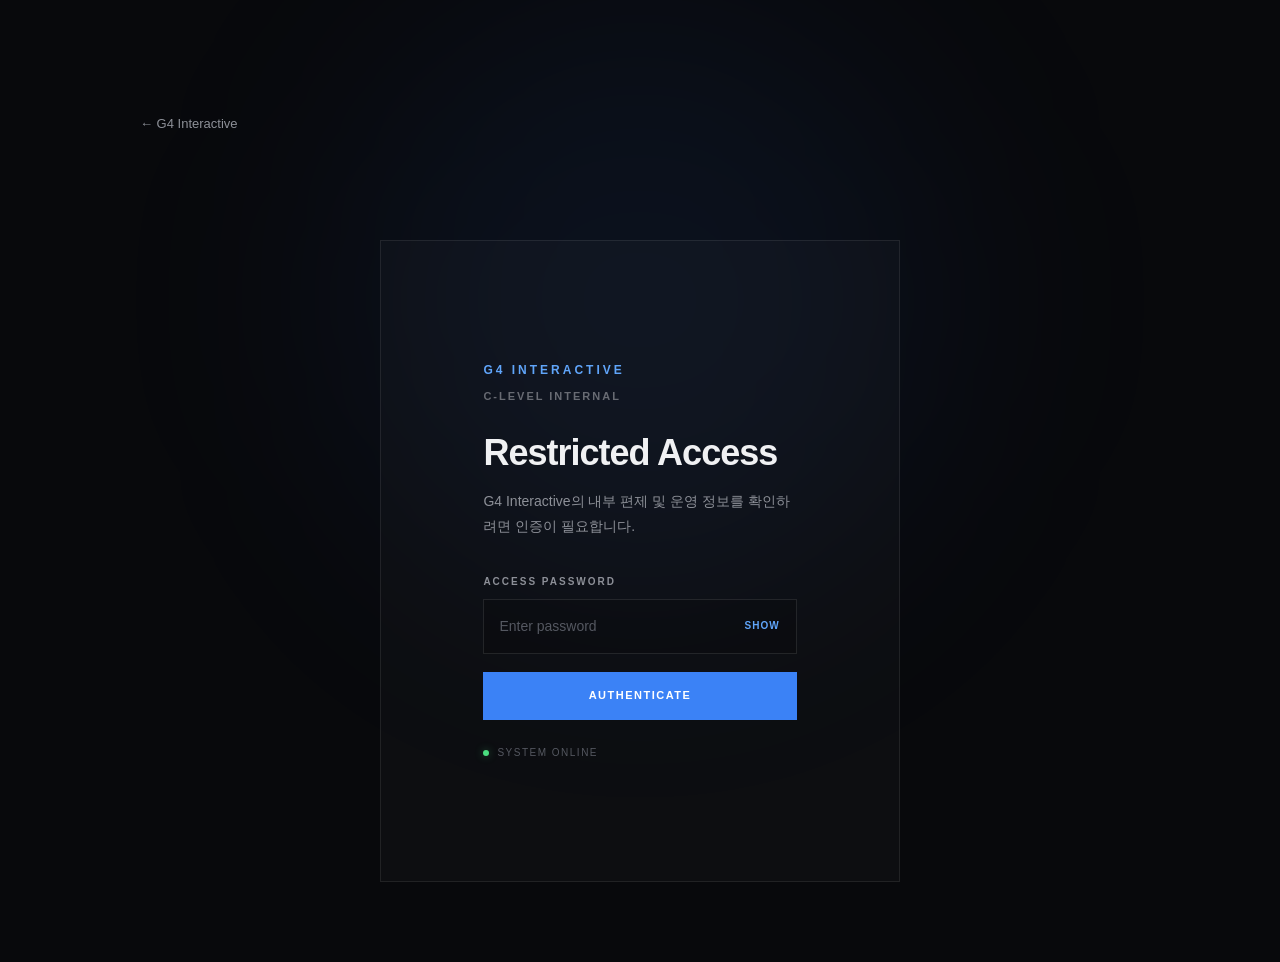
==== c-level/index.html @ b163e451 "Update favicon link in index.html" ====
<!DOCTYPE html>
<html lang="ko">

<head>

    <meta charset="UTF-8">

    <meta
        name="viewport"
        content="width=device-width, initial-scale=1.0"
    >

    <meta
        name="theme-color"
        content="#08090c"
    >

    <title>C-Level | G4 Interactive</title>

    <link
        rel="icon"
        type="image/svg+xml"
        href="../assets/logo/favicon.svg"
    >

    <link
        rel="stylesheet"
        href="../css/style.css"
    >

    <link
        rel="stylesheet"
        href="../css/clevel.css"
    >

</head>


<body class="clevel-page">


    <!-- =========================================
         BACKGROUND
    ========================================== -->

    <div class="clevel-background">

        <div class="clevel-glow"></div>

    </div>



    <!-- =========================================
         ACCESS SCREEN
    ========================================== -->

    <main
        class="clevel-container"
        id="accessScreen"
    >

        <a
            href="../index.html"
            class="clevel-back"
        >
            ← G4 Interactive
        </a>


        <section class="access-card">


            <div class="access-brand">
                G4 INTERACTIVE
            </div>


            <div class="access-label">
                C-LEVEL INTERNAL
            </div>


            <h1>
                Restricted Access
            </h1>


            <p class="access-description">

                G4 Interactive의 내부 편제 및 운영 정보를
                확인하려면 인증이 필요합니다.

            </p>



            <form id="accessForm">


                <label for="password">
                    ACCESS PASSWORD
                </label>


                <div class="password-wrapper">


                    <input
                        type="password"
                        id="password"
                        placeholder="Enter password"
                        autocomplete="off"
                        required
                    >


                    <button
                        type="button"
                        id="togglePassword"
                        aria-label="비밀번호 표시"
                    >
                        SHOW
                    </button>


                </div>



                <p
                    class="access-error"
                    id="accessError"
                >
                    접근 권한이 없습니다.
                </p>



                <button
                    type="submit"
                    class="access-button"
                >
                    AUTHENTICATE
                </button>


            </form>



            <div class="access-status">

                <span class="status-dot"></span>

                SYSTEM ONLINE

            </div>


        </section>


    </main>



    <!-- =========================================
         C-LEVEL INTERNAL SCREEN
    ========================================== -->

    <main
        class="internal-container hidden"
        id="internalScreen"
    >


        <!-- HEADER -->

        <header class="internal-header">


            <div>

                <div class="internal-label">
                    G4 INTERACTIVE
                </div>


                <h1>
                    C-Level
                </h1>


                <p class="internal-subtitle">
                    Executive Organization & Internal Structure
                </p>

            </div>



            <button
                class="logout-button"
                id="logoutButton"
            >
                LOG OUT
            </button>


        </header>



        <!-- STATUS / INTRO -->

        <section class="internal-welcome">


            <div class="authenticated-status">

                <span class="status-dot"></span>

                AUTHENTICATED

            </div>


            <h2>
                G4 Interactive 편제
            </h2>


            <p>
                G4 Interactive의 최고운영진, 부서장 및
                특수 직책을 관리하는 내부 편제입니다.
            </p>


        </section>



        <!-- =====================================
             01. EXECUTIVE TEAM
        ====================================== -->

        <section class="organization-section">


            <div class="organization-heading">


                <div class="organization-heading-left">


                    <span class="organization-number">
                        01
                    </span>


                    <div>

                        <div class="organization-label">
                            EXECUTIVE TEAM
                        </div>


                        <h2>
                            최고운영진
                        </h2>

                    </div>


                </div>


                <span class="organization-count">
                    06 POSITIONS
                </span>


            </div>



            <div class="executive-grid">


                <!-- CEO -->

                <article
                    class="executive-card executive-primary"
                >

                    <div class="executive-top">

                        <span class="executive-role">
                            CEO
                        </span>

                        <span class="member-status assigned">
                            ASSIGNED
                        </span>

                    </div>


                    <h3>
                        대표
                    </h3>


                    <p class="executive-title">
                        Chief Executive Officer
                    </p>


                    <div class="member-line"></div>


                    <p class="member-label">
                        MEMBER
                    </p>


                    <p class="member-value">
                        배정됨
                    </p>

                </article>



                <!-- COO -->

                <article class="executive-card">

                    <div class="executive-top">

                        <span class="executive-role">
                            COO
                        </span>

                        <span class="member-status assigned">
                            ASSIGNED
                        </span>

                    </div>


                    <h3>
                        최고운영책임자
                    </h3>


                    <p class="executive-title">
                        Chief Operating Officer
                    </p>


                    <div class="member-line"></div>


                    <p class="member-label">
                        MEMBER
                    </p>


                    <p class="member-value">
                        배정됨
                    </p>

                </article>



                <!-- CTO -->

                <article class="executive-card">

                    <div class="executive-top">

                        <span class="executive-role">
                            CTO
                        </span>

                        <span class="member-status assigned">
                            ASSIGNED
                        </span>

                    </div>


                    <h3>
                        최고기술책임자
                    </h3>


                    <p class="executive-title">
                        Chief Technology Officer
                    </p>


                    <div class="member-line"></div>


                    <p class="member-label">
                        MEMBER
                    </p>


                    <p class="member-value">
                        배정됨
                    </p>

                </article>



                <!-- CSO -->

                <article class="executive-card">

                    <div class="executive-top">

                        <span class="executive-role">
                            CSO
                        </span>

                        <span class="member-status assigned">
                            ASSIGNED
                        </span>

                    </div>


                    <h3>
                        최고보안책임자
                    </h3>


                    <p class="executive-title">
                        Chief Security Officer
                    </p>


                    <div class="member-line"></div>


                    <p class="member-label">
                        MEMBER
                    </p>


                    <p class="member-value">
                        배정됨
                    </p>

                </article>



                <!-- CPO -->

                <article class="executive-card">

                    <div class="executive-top">

                        <span class="executive-role">
                            CPO
                        </span>

                        <span class="member-status assigned">
                            ASSIGNED
                        </span>

                    </div>


                    <h3>
                        최고기획책임자
                    </h3>


                    <p class="executive-title">
                        Chief Planning Officer
                    </p>


                    <div class="member-line"></div>


                    <p class="member-label">
                        MEMBER
                    </p>


                    <p class="member-value">
                        배정됨
                    </p>

                </article>



                <!-- CFO -->

                <article class="executive-card">

                    <div class="executive-top">

                        <span class="executive-role">
                            CFO
                        </span>

                        <span class="member-status assigned">
                            ASSIGNED
                        </span>

                    </div>


                    <h3>
                        최고재무책임자
                    </h3>


                    <p class="executive-title">
                        Chief Financial Officer
                    </p>


                    <div class="member-line"></div>


                    <p class="member-label">
                        MEMBER
                    </p>


                    <p class="member-value">
                        배정됨
                    </p>

                </article>


            </div>


        </section>



        <!-- =====================================
             02. DEPARTMENT MANAGER
        ====================================== -->

        <section class="organization-section">


            <div class="organization-heading">


                <div class="organization-heading-left">


                    <span class="organization-number">
                        02
                    </span>


                    <div>

                        <div class="organization-label">
                            DEPARTMENT MANAGER
                        </div>


                        <h2>
                            부서장
                        </h2>

                    </div>


                </div>


                <span class="organization-count">
                    05 POSITIONS
                </span>


            </div>



            <div class="manager-list">


                <!-- SERVER -->

                <article class="manager-row">


                    <div class="manager-number">
                        01
                    </div>


                    <div class="manager-info">

                        <h3>
                            서버 관리과장
                        </h3>

                        <p>
                            Server Management Department Manager
                        </p>

                    </div>


                    <div class="manager-status assigned">
                        ASSIGNED
                    </div>


                </article>



                <!-- OPERATIONS -->

                <article class="manager-row">


                    <div class="manager-number">
                        02
                    </div>


                    <div class="manager-info">

                        <h3>
                            운영과장
                        </h3>

                        <p>
                            Operations Department Manager
                        </p>

                    </div>


                    <div class="manager-status assigned">
                        ASSIGNED
                    </div>


                </article>



                <!-- PLANNING -->

                <article class="manager-row">


                    <div class="manager-number">
                        03
                    </div>


                    <div class="manager-info">

                        <h3>
                            기획과장
                        </h3>

                        <p>
                            Planning Department Manager
                        </p>

                    </div>


                    <div class="manager-status assigned">
                        ASSIGNED
                    </div>


                </article>



                <!-- SECURITY -->

                <article class="manager-row vacant">


                    <div class="manager-number">
                        04
                    </div>


                    <div class="manager-info">

                        <h3>
                            보안과장
                        </h3>

                        <p>
                            Security Department Manager
                        </p>

                    </div>


                    <div class="manager-status vacant-status">
                        VACANT
                    </div>


                </article>



                <!-- DEVELOPMENT -->

                <article class="manager-row">


                    <div class="manager-number">
                        05
                    </div>


                    <div class="manager-info">

                        <h3>
                            개발과장
                        </h3>

                        <p>
                            Development Department Manager
                        </p>

                    </div>


                    <div class="manager-status assigned">
                        ASSIGNED
                    </div>


                </article>


            </div>


        </section>



        <!-- =====================================
             03. SPECIAL
        ====================================== -->

        <section class="organization-section">


            <div class="organization-heading">


                <div class="organization-heading-left">


                    <span class="organization-number">
                        03
                    </span>


                    <div>

                        <div class="organization-label">
                            SPECIAL
                        </div>


                        <h2>
                            특수
                        </h2>

                    </div>


                </div>


                <span class="organization-count">
                    02 POSITIONS
                </span>


            </div>



            <div class="special-grid">


                <!-- FOUNDER -->

                <article class="special-card">

                    <span class="special-role">
                        FOUNDER
                    </span>


                    <h3>
                        창업자
                    </h3>


                    <p>
                        Founder
                    </p>


                    <div class="special-status">
                        ACTIVE
                    </div>

                </article>



                <!-- CO-FOUNDER -->

                <article class="special-card">

                    <span class="special-role">
                        CO-FOUNDER
                    </span>


                    <h3>
                        공동창업자
                    </h3>


                    <p>
                        Co-Founder
                    </p>


                    <div class="special-status">
                        ACTIVE
                    </div>

                </article>


            </div>


        </section>



        <!-- FOOTER -->

        <footer class="internal-footer">


            <div>
                G4 INTERACTIVE
            </div>


            <span>
                C-LEVEL INTERNAL AREA
            </span>


        </footer>


    </main>



    <script src="../js/main.js"></script>

</body>

</html>
---- css/style.css ----
/* =========================
   RESET
========================= */

* {
    margin: 0;
    padding: 0;
    box-sizing: border-box;
}

html {
    scroll-behavior: smooth;
}

body {
    background: #08090c;
    color: #f0f1f3;
    font-family:
        -apple-system,
        BlinkMacSystemFont,
        "Segoe UI",
        Roboto,
        "Noto Sans KR",
        sans-serif;
    line-height: 1.6;
}

a {
    color: inherit;
    text-decoration: none;
}

button,
input {
    font: inherit;
}


/* =========================
   HEADER
========================= */

.site-header {
    position: fixed;
    top: 0;
    left: 0;

    z-index: 1000;

    width: 100%;
    height: 78px;

    display: flex;
    align-items: center;
    justify-content: space-between;

    padding: 0 50px;

    background: rgba(8, 9, 12, 0.8);
    border-bottom: 1px solid rgba(255, 255, 255, 0.05);

    backdrop-filter: blur(12px);
}

.logo {
    display: flex;
    align-items: center;
}

.logo img {
    width: 130px;
    height: auto;
    display: block;
}

.navigation {
    display: flex;
    align-items: center;
    gap: 32px;
}

.navigation a {
    color: #9a9da5;

    font-size: 14px;
    font-weight: 500;

    transition:
        color 0.2s ease,
        transform 0.2s ease;
}

.navigation a:hover {
    color: #f0f1f3;
}

.navigation .clevel-nav {
    color: #60a5fa;
}


/* =========================
   HERO
========================= */

.hero {
    position: relative;

    min-height: 100vh;

    display: flex;
    align-items: center;

    padding: 140px 8vw 100px;

    overflow: hidden;
}

.hero-content {
    position: relative;
    z-index: 2;

    max-width: 1000px;
}

.hero-label {
    margin-bottom: 25px;

    color: #60a5fa;

    font-size: 14px;
    font-weight: 700;

    letter-spacing: 4px;
}

.hero-title {
    font-size: clamp(36px, 4vw, 54px);

    line-height: 1;
    letter-spacing: -2px;

    margin-bottom: 32px;
}

.title-white {
    color: #f0f1f3;
}

.title-blue {
    color: #60a5fa;
}

.hero-description {
    max-width: 620px;

    margin-bottom: 35px;

    color: #9a9da5;

    font-size: 17px;
    line-height: 1.8;
}

.hero-buttons {
    display: flex;
    align-items: center;
    gap: 12px;
}

.button {
    display: inline-flex;
    align-items: center;
    justify-content: center;

    min-width: 130px;
    height: 46px;

    padding: 0 20px;

    border-radius: 4px;

    font-size: 14px;
    font-weight: 600;

    transition:
        transform 0.2s ease,
        background 0.2s ease,
        border-color 0.2s ease;
}

.button:hover {
    transform: translateY(-2px);
}

.button-primary {
    background: #3b82f6;
    color: #fff;
}

.button-primary:hover {
    background: #2563eb;
}

.button-secondary {
    border: 1px solid rgba(255, 255, 255, 0.12);
    color: #d5d7dc;
}

.button-secondary:hover {
    border-color: rgba(96, 165, 250, 0.5);
}

.hero-glow {
    position: absolute;

    width: 500px;
    height: 500px;

    border-radius: 50%;

    background: rgba(59, 130, 246, 0.08);

    filter: blur(100px);

    pointer-events: none;
}

.hero-glow-1 {
    top: 10%;
    right: -150px;
}

.hero-glow-2 {
    bottom: -250px;
    left: 20%;
}


/* =========================
   COMMON SECTIONS
========================= */

section:not(.hero) {
    padding: 120px 8vw;
}

.section-label {
    margin-bottom: 18px;

    color: #60a5fa;

    font-size: 12px;
    font-weight: 700;

    letter-spacing: 3px;
}

.section-title {
    margin-bottom: 18px;

    color: #f0f1f3;

    font-size: clamp(32px, 4vw, 52px);

    line-height: 1.2;
    letter-spacing: -2px;
}

.section-description {
    max-width: 700px;

    color: #9a9da5;

    font-size: 16px;
    line-height: 1.8;
}


/* =========================
   ABOUT
========================= */

.about {
    max-width: 1300px;
    margin: 0 auto;
}

.about-grid {
    display: grid;

    grid-template-columns: 1.2fr 0.8fr;

    gap: 70px;

    margin-top: 60px;
}

.about-text p {
    margin-bottom: 20px;

    color: #9a9da5;

    font-size: 16px;
    line-height: 1.9;
}

.about-text strong {
    color: #f0f1f3;
}

.about-card {
    padding: 35px;

    border: 1px solid rgba(255, 255, 255, 0.07);

    background: rgba(255, 255, 255, 0.025);
}

.about-card h3 {
    margin-bottom: 15px;

    font-size: 22px;
}

.about-card p {
    color: #9a9da5;

    font-size: 15px;
    line-height: 1.8;
}


/* =========================
   REPRESENTATIVE
========================= */

.representative {
    max-width: 1300px;
    margin: 0 auto;
}

/* MESSAGE FROM REPRESENTATIVE */

.representative > .section-label {
    width: 100%;

    text-align: center;

    margin-bottom: 0;
}

/* Representative 전체 내용 */

.representative-content {
    max-width: 900px;

    margin: 55px auto 0;
}

/* G4 INTERACTIVE */

.representative-brand {
    display: block;

    width: fit-content;

    margin: 0 auto 35px;

    padding: 7px 14px;

    border: 1px solid rgba(59, 130, 246, 0.3);

    background: rgba(59, 130, 246, 0.07);

    color: #60a5fa;

    font-size: 13px;
    font-weight: 700;

    letter-spacing: 2px;
}

/* 대표 메시지 제목 */

.representative-content h2 {
    margin-bottom: 35px;

    font-size: clamp(32px, 4vw, 52px);

    line-height: 1.25;

    letter-spacing: -1.5px;
}

/* 대표 메시지 본문 */

.representative-content p {
    max-width: 760px;

    margin: 0 auto 20px;

    color: #9a9da5;

    font-size: 16px;

    line-height: 1.9;
}

/* 대표 서명 */

.representative-signature {
    margin-top: 45px;

    color: #8d9098;

    font-size: 18px;
}

.representative-signature strong {
    margin-left: 5px;

    color: #f0f1f3;

    font-size: 20px;
}


/* =========================
   PROJECTS
========================= */

.projects {
    max-width: 1300px;
    margin: 0 auto;
}

.projects-grid {
    display: grid;

    grid-template-columns: repeat(3, 1fr);

    gap: 20px;

    margin-top: 55px;
}

.project-card {
    min-height: 240px;

    padding: 30px;

    border: 1px solid rgba(255, 255, 255, 0.07);

    background: rgba(255, 255, 255, 0.025);

    transition:
        transform 0.2s ease,
        border-color 0.2s ease;
}

.project-card:hover {
    transform: translateY(-5px);

    border-color: rgba(96, 165, 250, 0.3);
}

.project-status {
    display: block;

    margin-bottom: 25px;

    color: #60a5fa;

    font-size: 11px;
    font-weight: 700;

    letter-spacing: 2px;
}

.project-card h3 {
    margin-bottom: 12px;

    font-size: 22px;
}

.project-card p {
    color: #9a9da5;

    font-size: 14px;
    line-height: 1.8;
}


/* =========================
   VALUES
========================= */

.values {
    max-width: 1300px;
    margin: 0 auto;
}

.values-grid {
    display: grid;

    grid-template-columns: repeat(3, 1fr);

    gap: 20px;

    margin-top: 55px;
}

.value {
    padding: 30px;

    border-top: 1px solid rgba(96, 165, 250, 0.4);
}

.value h3 {
    margin-bottom: 12px;

    font-size: 21px;
}

.value p {
    color: #9a9da5;

    font-size: 14px;
    line-height: 1.8;
}


/* =========================
   CONTACT
========================= */

.contact {
    max-width: 1300px;
    margin: 0 auto;
}

.contact-content {
    padding: 70px 0;

    border-top: 1px solid rgba(255, 255, 255, 0.07);
    border-bottom: 1px solid rgba(255, 255, 255, 0.07);
}

.contact-email {
    display: inline-block;

    margin-top: 30px;

    color: #60a5fa;

    font-size: 18px;

    border-bottom: 1px solid rgba(96, 165, 250, 0.4);

    padding-bottom: 5px;
}


/* =========================
   FOOTER
========================= */

footer {
    display: flex;

    justify-content: space-between;
    align-items: center;

    padding: 30px 8vw;

    border-top: 1px solid rgba(255, 255, 255, 0.05);

    color: #686b73;

    font-size: 12px;
}

.footer-logo {
    color: #9a9da5;

    font-weight: 700;

    letter-spacing: 1px;
}


/* ==================================================
   C-LEVEL
================================================== */

.clevel-page {
    min-height: 100vh;
    background: #08090c;
}

.clevel-background {
    position: fixed;
    inset: 0;

    overflow: hidden;

    pointer-events: none;
}

.clevel-glow {
    position: absolute;

    top: 10%;
    left: 50%;

    width: 500px;
    height: 500px;

    transform: translateX(-50%);

    border-radius: 50%;

    background: rgba(59, 130, 246, 0.08);

    filter: blur(100px);
}

.clevel-container {
    position: relative;
    z-index: 2;

    width: min(1000px, calc(100% - 40px));

    margin: 0 auto;

    padding: 120px 0 80px;
}

.clevel-back {
    display: inline-block;

    margin-bottom: 30px;

    color: #8d9098;

    font-size: 14px;
}

.clevel-back:hover {
    color: #60a5fa;
}


/* =========================
   ACCESS
========================= */

.access-card {
    max-width: 520px;

    margin: 80px auto 0;

    padding: 45px;

    border: 1px solid rgba(255, 255, 255, 0.08);

    background: rgba(255, 255, 255, 0.025);
}

.access-brand {
    margin-bottom: 10px;

    color: #60a5fa;

    font-size: 12px;
    font-weight: 700;

    letter-spacing: 3px;
}

.access-label {
    margin-bottom: 12px;

    color: #686b73;

    font-size: 11px;
    font-weight: 700;

    letter-spacing: 2px;
}

.access-card h1 {
    margin-bottom: 12px;

    font-size: 34px;
}

.access-description {
    margin-bottom: 35px;

    color: #9a9da5;

    font-size: 14px;
    line-height: 1.8;
}

.access-card label {
    display: block;

    margin-bottom: 10px;

    color: #8d9098;

    font-size: 11px;
    font-weight: 700;

    letter-spacing: 2px;
}

.password-wrapper {
    display: flex;

    border: 1px solid rgba(255, 255, 255, 0.1);

    background: rgba(0, 0, 0, 0.2);
}

.password-wrapper input {
    width: 100%;

    padding: 15px;

    border: none;
    outline: none;

    background: transparent;

    color: #f0f1f3;
}

.password-wrapper button {
    padding: 0 15px;

    border: none;

    background: transparent;

    color: #60a5fa;

    font-size: 11px;
    font-weight: 700;

    cursor: pointer;
}

.access-error {
    height: 0;

    margin: 0;

    overflow: hidden;

    color: #f87171;

    font-size: 13px;

    opacity: 0;

    transition: all 0.2s ease;
}

.access-error.show {
    height: 35px;

    padding-top: 10px;

    opacity: 1;
}

.access-button {
    width: 100%;

    height: 48px;

    margin-top: 20px;

    border: none;

    background: #3b82f6;

    color: #fff;

    font-size: 13px;
    font-weight: 700;

    letter-spacing: 1px;

    cursor: pointer;

    transition: background 0.2s ease;
}

.access-button:hover {
    background: #2563eb;
}

.access-status {
    display: flex;
    align-items: center;
    gap: 8px;

    margin-top: 25px;

    color: #686b73;

    font-size: 11px;
    letter-spacing: 1px;
}

.status-dot {
    width: 6px;
    height: 6px;

    border-radius: 50%;

    background: #4ade80;
}


/* =========================
   INTERNAL
========================= */

.internal-container {
    position: relative;
    z-index: 2;

    width: min(1100px, calc(100% - 40px));

    margin: 0 auto;

    padding: 100px 0 60px;
}

.internal-header {
    display: flex;

    justify-content: space-between;
    align-items: flex-end;

    padding-bottom: 30px;

    border-bottom: 1px solid rgba(255, 255, 255, 0.07);
}

.internal-label {
    margin-bottom: 5px;

    color: #60a5fa;

    font-size: 11px;
    font-weight: 700;

    letter-spacing: 3px;
}

.internal-header h1 {
    font-size: 42px;
}

.logout-button {
    padding: 10px 16px;

    border: 1px solid rgba(255, 255, 255, 0.1);

    background: transparent;

    color: #9a9da5;

    font-size: 11px;
    font-weight: 700;

    cursor: pointer;
}

.logout-button:hover {
    color: #f0f1f3;
}

.internal-welcome {
    padding: 50px 0;
}

.internal-welcome span {
    color: #4ade80;

    font-size: 11px;
    font-weight: 700;

    letter-spacing: 2px;
}

.internal-welcome h2 {
    margin: 10px 0;

    font-size: 30px;
}

.internal-welcome p {
    color: #9a9da5;
}

.internal-section {
    margin-top: 50px;
}

.internal-section-label {
    margin-bottom: 20px;

    color: #686b73;

    font-size: 11px;
    font-weight: 700;

    letter-spacing: 2px;
}

.executive-grid {
    display: grid;

    grid-template-columns: repeat(3, 1fr);

    gap: 15px;
}

.executive-card {
    padding: 25px;

    border: 1px solid rgba(255, 255, 255, 0.07);

    background: rgba(255, 255, 255, 0.025);
}

.executive-role {
    color: #60a5fa;

    font-size: 10px;
    font-weight: 700;

    letter-spacing: 1.5px;
}

.executive-card h3 {
    margin: 10px 0 5px;

    font-size: 18px;
}

.executive-card p {
    color: #777a82;

    font-size: 13px;
}

.department-list {
    display: grid;

    grid-template-columns: repeat(2, 1fr);

    gap: 10px;
}

.department {
    display: flex;
    align-items: center;
    gap: 15px;

    padding: 20px;

    border: 1px solid rgba(255, 255, 255, 0.06);

    color: #d5d7dc;
}

.department span {
    color: #60a5fa;

    font-size: 11px;
}

.internal-footer {
    margin-top: 80px;
    padding-top: 25px;

    border-top: 1px solid rgba(255, 255, 255, 0.06);

    color: #555861;

    font-size: 11px;
}

.hidden {
    display: none !important;
}


/* =========================
   MOBILE
========================= */

@media (max-width: 768px) {

    .site-header {
        height: 68px;

        padding: 0 20px;
    }

    .logo img {
        width: 105px;
    }

    .navigation {
        gap: 14px;
    }

    .navigation a {
        font-size: 12px;
    }

    .navigation a:nth-child(1),
    .navigation a:nth-child(2),
    .navigation a:nth-child(3),
    .navigation a:nth-child(4) {
        display: none;
    }

    .hero {
        padding: 120px 25px 80px;
    }

    .hero-title {
        font-size: 42px;
        letter-spacing: -2px;
    }

    .hero-description {
        font-size: 15px;
    }

    section:not(.hero) {
        padding: 80px 25px;
    }

    .about-grid {
        grid-template-columns: 1fr;
        gap: 35px;
    }

    .projects-grid,
    .values-grid {
        grid-template-columns: 1fr;
    }

    .representative-content h2 {
        font-size: 34px;
    }

    .representative-content p {
        font-size: 15px;
    }

    footer {
        flex-direction: column;
        align-items: flex-start;
        gap: 10px;

        padding: 25px;
    }

    .access-card {
        margin-top: 40px;

        padding: 30px 25px;
    }

    .internal-header {
        align-items: flex-start;
    }

    .internal-header h1 {
        font-size: 34px;
    }

    .executive-grid {
        grid-template-columns: 1fr;
    }

    .department-list {
        grid-template-columns: 1fr;
    }
}
---- css/clevel.css ----
/* ==================================================
   G4 INTERACTIVE
   C-LEVEL
================================================== */


/* =========================
   PAGE
========================= */

.clevel-page {
    min-height: 100vh;

    background: #08090c;

    color: #f0f1f3;
}


/* =========================
   BACKGROUND
========================= */

.clevel-background {
    position: fixed;

    inset: 0;

    z-index: 0;

    overflow: hidden;

    pointer-events: none;
}

.clevel-glow {
    position: absolute;

    top: 0;
    right: -180px;

    width: 600px;
    height: 600px;

    border-radius: 50%;

    background: rgba(59, 130, 246, 0.07);

    filter: blur(120px);
}


/* =========================
   ACCESS
========================= */

.clevel-container {
    position: relative;

    z-index: 2;

    width: min(1000px, calc(100% - 40px));

    margin: 0 auto;

    padding: 110px 0 80px;
}

.clevel-back {
    display: inline-block;

    margin-bottom: 35px;

    color: #8d9098;

    font-size: 13px;

    transition: color 0.2s ease;
}

.clevel-back:hover {
    color: #60a5fa;
}


/* =========================
   ACCESS CARD
========================= */

.access-card {
    width: min(520px, 100%);

    margin: 70px auto 0;

    padding: 45px;

    border: 1px solid rgba(255, 255, 255, 0.08);

    background: rgba(255, 255, 255, 0.025);
}

.access-brand {
    margin-bottom: 8px;

    color: #60a5fa;

    font-size: 12px;

    font-weight: 700;

    letter-spacing: 3px;
}

.access-label {
    margin-bottom: 25px;

    color: #686b73;

    font-size: 11px;

    font-weight: 700;

    letter-spacing: 2px;
}

.access-card h1 {
    margin-bottom: 15px;

    font-size: 36px;

    line-height: 1.2;

    letter-spacing: -1px;
}

.access-description {
    margin-bottom: 35px;

    color: #8d9098;

    font-size: 14px;

    line-height: 1.8;
}


/* =========================
   PASSWORD
========================= */

.access-card label {
    display: block;

    margin-bottom: 9px;

    color: #8d9098;

    font-size: 10px;

    font-weight: 700;

    letter-spacing: 2px;
}

.password-wrapper {
    display: flex;

    width: 100%;

    border: 1px solid rgba(255, 255, 255, 0.1);

    background: rgba(0, 0, 0, 0.2);
}

.password-wrapper:focus-within {
    border-color: rgba(96, 165, 250, 0.5);
}

.password-wrapper input {
    width: 100%;

    min-width: 0;

    padding: 15px;

    border: 0;

    outline: 0;

    background: transparent;

    color: #f0f1f3;

    font-size: 14px;
}

.password-wrapper input::placeholder {
    color: #555861;
}

.password-wrapper button {
    flex-shrink: 0;

    padding: 0 16px;

    border: 0;

    background: transparent;

    color: #60a5fa;

    font-size: 10px;

    font-weight: 700;

    letter-spacing: 1px;

    cursor: pointer;
}


/* =========================
   ERROR
========================= */

.access-error {
    height: 0;

    margin: 0;

    overflow: hidden;

    color: #f87171;

    font-size: 12px;

    opacity: 0;

    transition:
        height 0.2s ease,
        opacity 0.2s ease;
}

.access-error.show {
    height: 30px;

    padding-top: 8px;

    opacity: 1;
}


/* =========================
   BUTTON
========================= */

.access-button {
    width: 100%;

    height: 48px;

    margin-top: 18px;

    border: 0;

    background: #3b82f6;

    color: #fff;

    font-size: 11px;

    font-weight: 700;

    letter-spacing: 1.5px;

    cursor: pointer;

    transition: background 0.2s ease;
}

.access-button:hover {
    background: #2563eb;
}


/* =========================
   STATUS
========================= */

.access-status {
    display: flex;

    align-items: center;

    gap: 8px;

    margin-top: 25px;

    color: #555861;

    font-size: 10px;

    letter-spacing: 1.5px;
}

.status-dot {
    width: 6px;
    height: 6px;

    flex-shrink: 0;

    border-radius: 50%;

    background: #4ade80;

    box-shadow:
        0 0 8px rgba(74, 222, 128, 0.4);
}


/* ==================================================
   INTERNAL
================================================== */

.internal-container {
    position: relative;

    z-index: 2;

    width: min(1180px, calc(100% - 50px));

    margin: 0 auto;

    padding: 90px 0 70px;
}


/* =========================
   INTERNAL HEADER
========================= */

.internal-header {
    display: flex;

    align-items: flex-end;

    justify-content: space-between;

    padding-bottom: 30px;

    border-bottom: 1px solid rgba(255, 255, 255, 0.07);
}

.internal-label {
    margin-bottom: 8px;

    color: #60a5fa;

    font-size: 11px;

    font-weight: 700;

    letter-spacing: 3px;
}

.internal-header h1 {
    margin: 0;

    font-size: 48px;

    line-height: 1;

    letter-spacing: -2px;
}

.internal-subtitle {
    margin-top: 12px;

    color: #686b73;

    font-size: 13px;
}


/* =========================
   LOGOUT
========================= */

.logout-button {
    padding: 10px 16px;

    border: 1px solid rgba(255, 255, 255, 0.1);

    background: transparent;

    color: #8d9098;

    font-size: 10px;

    font-weight: 700;

    letter-spacing: 1px;

    cursor: pointer;

    transition:
        color 0.2s ease,
        border-color 0.2s ease;
}

.logout-button:hover {
    border-color: rgba(96, 165, 250, 0.4);

    color: #60a5fa;
}


/* =========================
   WELCOME
========================= */

.internal-welcome {
    padding: 50px 0 20px;
}

.authenticated-status {
    display: flex;

    align-items: center;

    gap: 8px;

    margin-bottom: 15px;

    color: #4ade80;

    font-size: 10px;

    font-weight: 700;

    letter-spacing: 1.5px;
}

.internal-welcome h2 {
    margin-bottom: 10px;

    font-size: 28px;

    letter-spacing: -1px;
}

.internal-welcome p {
    color: #777a82;

    font-size: 14px;
}


/* ==================================================
   ORGANIZATION SECTION
================================================== */

.organization-section {
    margin-top: 70px;
}


/* =========================
   SECTION HEADING
========================= */

.organization-heading {
    display: flex;

    align-items: flex-end;

    justify-content: space-between;

    margin-bottom: 25px;

    padding-bottom: 15px;

    border-bottom: 1px solid rgba(255, 255, 255, 0.06);
}

.organization-heading-left {
    display: flex;

    align-items: flex-start;

    gap: 16px;
}

.organization-number {
    padding-top: 3px;

    color: #60a5fa;

    font-size: 11px;

    font-weight: 700;

    letter-spacing: 1px;
}

.organization-label {
    margin-bottom: 4px;

    color: #686b73;

    font-size: 10px;

    font-weight: 700;

    letter-spacing: 2px;
}

.organization-heading h2 {
    margin: 0;

    font-size: 25px;

    line-height: 1.2;
}

.organization-count {
    color: #555861;

    font-size: 10px;

    font-weight: 700;

    letter-spacing: 1px;
}


/* ==================================================
   EXECUTIVE TEAM
================================================== */

.executive-grid {
    display: grid;

    grid-template-columns: repeat(3, 1fr);

    gap: 14px;
}

.executive-card {
    position: relative;

    min-height: 230px;

    padding: 25px;

    border: 1px solid rgba(255, 255, 255, 0.07);

    background: rgba(255, 255, 255, 0.025);

    transition:
        transform 0.2s ease,
        border-color 0.2s ease,
        background 0.2s ease;
}

.executive-card:hover {
    transform: translateY(-3px);

    border-color: rgba(96, 165, 250, 0.3);

    background: rgba(96, 165, 250, 0.025);
}

.executive-primary {
    border-color: rgba(96, 165, 250, 0.25);
}

.executive-top {
    display: flex;

    align-items: center;

    justify-content: space-between;
}

.executive-role {
    color: #60a5fa;

    font-size: 10px;

    font-weight: 700;

    letter-spacing: 2px;
}

.member-status {
    font-size: 9px;

    font-weight: 700;

    letter-spacing: 1px;
}

.member-status.assigned {
    color: #4ade80;
}

.executive-card h3 {
    margin-top: 30px;

    font-size: 21px;

    line-height: 1.3;
}

.executive-title {
    margin-top: 7px;

    color: #777a82;

    font-size: 12px;

    line-height: 1.5;
}

.member-line {
    width: 100%;

    height: 1px;

    margin: 25px 0 15px;

    background: rgba(255, 255, 255, 0.06);
}

.member-label {
    color: #555861;

    font-size: 9px;

    font-weight: 700;

    letter-spacing: 1.5px;
}

.member-value {
    margin-top: 5px;

    color: #b7bac1;

    font-size: 12px;
}


/* ==================================================
   DEPARTMENT MANAGER
================================================== */

.manager-list {
    border-top: 1px solid rgba(255, 255, 255, 0.06);
}

.manager-row {
    display: grid;

    grid-template-columns: 60px 1fr auto;

    align-items: center;

    gap: 20px;

    min-height: 82px;

    padding: 15px 20px;

    border-bottom: 1px solid rgba(255, 255, 255, 0.06);

    transition: background 0.2s ease;
}

.manager-row:hover {
    background: rgba(255, 255, 255, 0.02);
}

.manager-number {
    color: #60a5fa;

    font-size: 10px;

    font-weight: 700;

    letter-spacing: 1px;
}

.manager-info h3 {
    margin-bottom: 3px;

    font-size: 16px;

    font-weight: 600;
}

.manager-info p {
    color: #686b73;

    font-size: 11px;
}

.manager-status {
    font-size: 9px;

    font-weight: 700;

    letter-spacing: 1.5px;
}

.manager-status.assigned {
    color: #4ade80;
}

.manager-status.vacant-status {
    color: #f59e0b;
}

.manager-row.vacant {
    background: rgba(245, 158, 11, 0.025);
}


/* ==================================================
   SPECIAL
================================================== */

.special-grid {
    display: grid;

    grid-template-columns: repeat(2, 1fr);

    gap: 14px;
}

.special-card {
    padding: 30px;

    border: 1px solid rgba(255, 255, 255, 0.07);

    background: rgba(255, 255, 255, 0.025);
}

.special-role {
    color: #60a5fa;

    font-size: 10px;

    font-weight: 700;

    letter-spacing: 2px;
}

.special-card h3 {
    margin-top: 20px;

    font-size: 21px;
}

.special-card p {
    margin-top: 5px;

    color: #777a82;

    font-size: 12px;
}

.special-status {
    margin-top: 25px;

    color: #4ade80;

    font-size: 9px;

    font-weight: 700;

    letter-spacing: 1.5px;
}


/* ==================================================
   FOOTER
================================================== */

.internal-footer {
    display: flex;

    align-items: center;

    justify-content: space-between;

    margin-top: 90px;

    padding-top: 25px;

    border-top: 1px solid rgba(255, 255, 255, 0.06);

    color: #555861;

    font-size: 10px;

    letter-spacing: 1px;
}

.internal-footer span {
    color: #3f4249;
}


/* =========================
   HIDDEN
========================= */

.hidden {
    display: none !important;
}


/* ==================================================
   TABLET
================================================== */

@media (max-width: 900px) {

    .executive-grid {
        grid-template-columns: repeat(2, 1fr);
    }

}


/* ==================================================
   MOBILE
================================================== */

@media (max-width: 700px) {

    .clevel-container {
        width: calc(100% - 30px);

        padding-top: 80px;
    }


    .access-card {
        margin-top: 40px;

        padding: 30px 25px;
    }


    .access-card h1 {
        font-size: 30px;
    }


    .internal-container {
        width: calc(100% - 30px);

        padding-top: 60px;
    }


    .internal-header {
        align-items: flex-start;

        gap: 20px;
    }


    .internal-header h1 {
        font-size: 38px;
    }


    .internal-subtitle {
        max-width: 260px;
    }


    .executive-grid {
        grid-template-columns: 1fr;
    }


    .executive-card {
        min-height: 210px;
    }


    .manager-row {
        grid-template-columns: 40px 1fr;

        gap: 12px;

        padding: 15px;
    }


    .manager-status {
        grid-column: 2;
    }


    .special-grid {
        grid-template-columns: 1fr;
    }


    .organization-heading {
        align-items: flex-start;
    }


    .organization-count {
        display: none;
    }


    .internal-footer {
        flex-direction: column;

        align-items: flex-start;

        gap: 8px;
    }

}


/* ==================================================
   SMALL MOBILE
================================================== */

@media (max-width: 480px) {

    .access-card {
        padding: 25px 20px;
    }


    .internal-header {
        flex-direction: column;
    }


    .logout-button {
        align-self: flex-start;
    }


    .internal-welcome h2 {
        font-size: 24px;
    }


    .organization-heading h2 {
        font-size: 22px;
    }


    .executive-card {
        padding: 22px;
    }

}
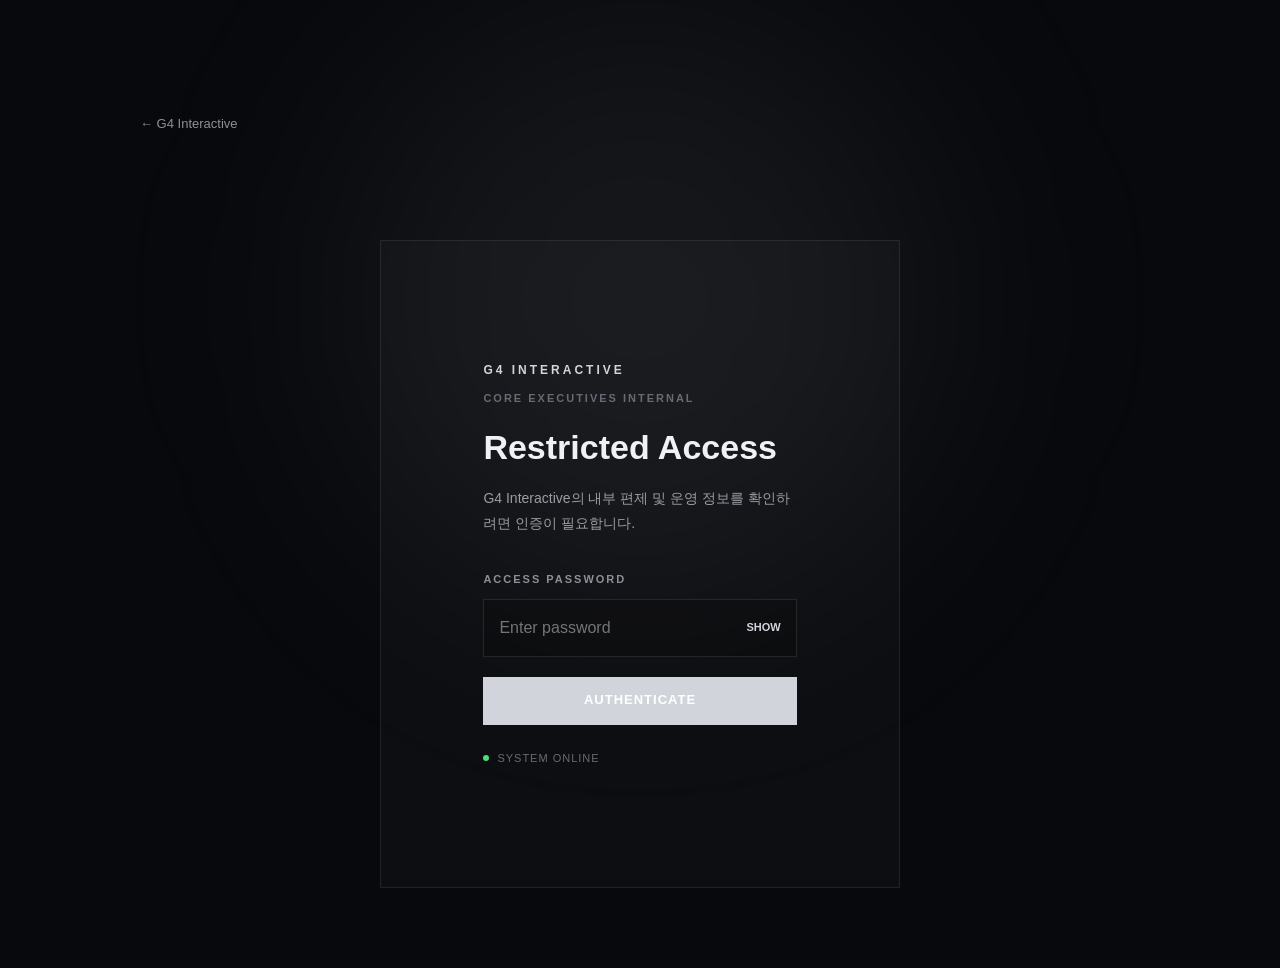
==== commit 2f3af2ec: "Update index.html" ====
--- a/c-level/index.html
+++ b/c-level/index.html
@@ -15,7 +15,7 @@
         content="#08090c"
     >
 
-    <title>C-Level | G4 Interactive</title>
+    <title>Core Executives | G4 Interactive</title>
 
     <link
         rel="icon"
@@ -77,7 +77,7 @@
 
 
             <div class="access-label">
-                C-LEVEL INTERNAL
+                CORE EXECUTIVES INTERNAL
             </div>
 
 
@@ -232,7 +232,7 @@
 
 
             <p>
-                G4 Interactive의 최고운영진, 부서장 및
+                G4 Interactive의 핵심운영진, 부서장, 서버 관리자 및
                 특수 직책을 관리하는 내부 편제입니다.
             </p>
 
@@ -242,533 +242,373 @@
 
 
         <!-- =====================================
-             01. EXECUTIVE TEAM
+             01. CORE EXECUTIVES
         ====================================== -->
 
         <section class="organization-section">
 
-
             <div class="organization-heading">
 
-
                 <div class="organization-heading-left">
 
-
-                    <span class="organization-number">
-                        01
-                    </span>
-
+                    <span class="organization-number">01</span>
 
                     <div>
-
                         <div class="organization-label">
-                            EXECUTIVE TEAM
+                            CORE EXECUTIVES
                         </div>
 
-
                         <h2>
-                            최고운영진
+                            핵심운영진
                         </h2>
-
-                    </div>
-
+                    </div>
 
                 </div>
 
-
                 <span class="organization-count">
-                    06 POSITIONS
+                    08 POSITIONS
                 </span>
 
-
-            </div>
-
-
+            </div>
 
             <div class="executive-grid">
 
-
-                <!-- CEO -->
-
-                <article
-                    class="executive-card executive-primary"
-                >
-
+                <!-- REPRESENTATIVE -->
+                <article class="executive-card executive-primary">
                     <div class="executive-top">
-
-                        <span class="executive-role">
-                            CEO
-                        </span>
-
-                        <span class="member-status assigned">
-                            ASSIGNED
-                        </span>
-
-                    </div>
-
-
-                    <h3>
-                        대표
-                    </h3>
-
-
-                    <p class="executive-title">
-                        Chief Executive Officer
-                    </p>
-
-
+                        <span class="executive-role">REP</span>
+                        <span class="member-status assigned">ASSIGNED</span>
+                    </div>
+                    <h3>대표</h3>
+                    <p class="executive-title">Representative</p>
                     <div class="member-line"></div>
-
-
-                    <p class="member-label">
-                        MEMBER
-                    </p>
-
-
-                    <p class="member-value">
-                        배정됨
-                    </p>
-
-                </article>
-
-
+                    <p class="member-label">POSITION</p>
+                    <p class="member-value">배정됨</p>
+                </article>
+
+                <!-- DEPUTY REPRESENTATIVE -->
+                <article class="executive-card">
+                    <div class="executive-top">
+                        <span class="executive-role">DEPUTY REP</span>
+                        <span class="member-status assigned">ASSIGNED</span>
+                    </div>
+                    <h3>부대표</h3>
+                    <p class="executive-title">Deputy Representative</p>
+                    <div class="member-line"></div>
+                    <p class="member-label">POSITION</p>
+                    <p class="member-value">배정됨</p>
+                </article>
+
+                <!-- CIO -->
+                <article class="executive-card">
+                    <div class="executive-top">
+                        <span class="executive-role">CIO</span>
+                        <span class="member-status vacant-status">VACANT</span>
+                    </div>
+                    <h3>최고정보책임자</h3>
+                    <p class="executive-title">Chief Information Officer</p>
+                    <div class="member-line"></div>
+                    <p class="member-label">STATUS</p>
+                    <p class="member-value">공석 · 예정자 없음</p>
+                </article>
 
                 <!-- COO -->
-
                 <article class="executive-card">
-
                     <div class="executive-top">
-
-                        <span class="executive-role">
-                            COO
-                        </span>
-
-                        <span class="member-status assigned">
-                            ASSIGNED
-                        </span>
-
-                    </div>
-
-
-                    <h3>
-                        최고운영책임자
-                    </h3>
-
-
-                    <p class="executive-title">
-                        Chief Operating Officer
-                    </p>
-
-
+                        <span class="executive-role">COO</span>
+                        <span class="member-status assigned">ASSIGNED</span>
+                    </div>
+                    <h3>최고운영책임자</h3>
+                    <p class="executive-title">Chief Operating Officer</p>
                     <div class="member-line"></div>
-
-
-                    <p class="member-label">
-                        MEMBER
-                    </p>
-
-
-                    <p class="member-value">
-                        배정됨
-                    </p>
-
-                </article>
-
-
+                    <p class="member-label">POSITION</p>
+                    <p class="member-value">배정됨</p>
+                </article>
 
                 <!-- CTO -->
-
                 <article class="executive-card">
-
                     <div class="executive-top">
-
-                        <span class="executive-role">
-                            CTO
-                        </span>
-
-                        <span class="member-status assigned">
-                            ASSIGNED
-                        </span>
-
-                    </div>
-
-
-                    <h3>
-                        최고기술책임자
-                    </h3>
-
-
-                    <p class="executive-title">
-                        Chief Technology Officer
-                    </p>
-
-
+                        <span class="executive-role">CTO</span>
+                        <span class="member-status assigned">ASSIGNED</span>
+                    </div>
+                    <h3>최고기술책임자</h3>
+                    <p class="executive-title">Chief Technology Officer</p>
                     <div class="member-line"></div>
-
-
-                    <p class="member-label">
-                        MEMBER
-                    </p>
-
-
-                    <p class="member-value">
-                        배정됨
-                    </p>
-
-                </article>
-
-
+                    <p class="member-label">POSITION</p>
+                    <p class="member-value">배정됨</p>
+                </article>
 
                 <!-- CSO -->
-
                 <article class="executive-card">
-
                     <div class="executive-top">
-
-                        <span class="executive-role">
-                            CSO
-                        </span>
-
-                        <span class="member-status assigned">
-                            ASSIGNED
-                        </span>
-
-                    </div>
-
-
-                    <h3>
-                        최고보안책임자
-                    </h3>
-
-
-                    <p class="executive-title">
-                        Chief Security Officer
-                    </p>
-
-
+                        <span class="executive-role">CSO</span>
+                        <span class="member-status assigned">ASSIGNED</span>
+                    </div>
+                    <h3>최고보안책임자</h3>
+                    <p class="executive-title">Chief Security Officer</p>
                     <div class="member-line"></div>
-
-
-                    <p class="member-label">
-                        MEMBER
-                    </p>
-
-
-                    <p class="member-value">
-                        배정됨
-                    </p>
-
-                </article>
-
-
+                    <p class="member-label">POSITION</p>
+                    <p class="member-value">배정됨</p>
+                </article>
 
                 <!-- CPO -->
-
                 <article class="executive-card">
-
                     <div class="executive-top">
-
-                        <span class="executive-role">
-                            CPO
-                        </span>
-
-                        <span class="member-status assigned">
-                            ASSIGNED
-                        </span>
-
-                    </div>
-
-
-                    <h3>
-                        최고기획책임자
-                    </h3>
-
-
-                    <p class="executive-title">
-                        Chief Planning Officer
-                    </p>
-
-
+                        <span class="executive-role">CPO</span>
+                        <span class="member-status vacant-status">VACANT</span>
+                    </div>
+                    <h3>최고기획책임자</h3>
+                    <p class="executive-title">Chief Planning Officer</p>
                     <div class="member-line"></div>
-
-
-                    <p class="member-label">
-                        MEMBER
-                    </p>
-
-
-                    <p class="member-value">
-                        배정됨
-                    </p>
-
-                </article>
-
-
+                    <p class="member-label">STATUS</p>
+                    <p class="member-value">공석 · 예정자 없음</p>
+                </article>
 
                 <!-- CFO -->
-
                 <article class="executive-card">
-
                     <div class="executive-top">
-
-                        <span class="executive-role">
-                            CFO
-                        </span>
-
-                        <span class="member-status assigned">
-                            ASSIGNED
-                        </span>
-
-                    </div>
-
-
-                    <h3>
-                        최고재무책임자
-                    </h3>
-
-
-                    <p class="executive-title">
-                        Chief Financial Officer
-                    </p>
-
-
+                        <span class="executive-role">CFO</span>
+                        <span class="member-status assigned">ASSIGNED</span>
+                    </div>
+                    <h3>최고재무책임자</h3>
+                    <p class="executive-title">Chief Financial Officer</p>
                     <div class="member-line"></div>
-
-
-                    <p class="member-label">
-                        MEMBER
-                    </p>
-
-
-                    <p class="member-value">
-                        배정됨
-                    </p>
-
-                </article>
-
-
-            </div>
-
+                    <p class="member-label">POSITION</p>
+                    <p class="member-value">배정됨</p>
+                </article>
+
+            </div>
 
         </section>
-
-
 
         <!-- =====================================
              02. DEPARTMENT MANAGER
         ====================================== -->
 
+<section class="organization-section">
+
+    <div class="organization-heading">
+
+        <div class="organization-heading-left">
+
+            <span class="organization-number">
+                02
+            </span>
+
+            <div>
+                <div class="organization-label">
+                    DEPARTMENT MANAGER
+                </div>
+
+                <h2>
+                    부서장
+                </h2>
+            </div>
+
+        </div>
+
+        <span class="organization-count">
+            05 POSITIONS
+        </span>
+
+    </div>
+
+
+    <div class="manager-list">
+
+
+        <!-- SERVER MANAGEMENT -->
+
+        <article class="manager-row">
+
+            <div class="manager-number">
+                01
+            </div>
+
+            <div class="manager-info">
+
+                <h3>
+                    서버 관리과장
+                </h3>
+
+                <p>
+                    Server Management Department Manager
+                </p>
+
+            </div>
+
+            <div class="manager-status assigned">
+                ASSIGNED
+            </div>
+
+        </article>
+
+
+        <!-- OPERATIONS -->
+
+        <article class="manager-row vacant">
+
+            <div class="manager-number">
+                02
+            </div>
+
+            <div class="manager-info">
+
+                <h3>
+                    운영과장
+                </h3>
+
+                <p>
+                    Operations Department Manager
+                </p>
+
+            </div>
+
+            <div class="manager-status vacant-status">
+                ASSIGNED
+            </div>
+
+        </article>
+
+
+        <!-- PLANNING -->
+
+        <article class="manager-row">
+
+            <div class="manager-number">
+                03
+            </div>
+
+            <div class="manager-info">
+
+                <h3>
+                    기획과장
+                </h3>
+
+                <p>
+                    Planning Department Manager
+                </p>
+
+            </div>
+
+            <div class="manager-status assigned">
+                VACANT
+            </div>
+
+        </article>
+
+
+        <!-- SECURITY -->
+
+        <article class="manager-row">
+
+            <div class="manager-number">
+                04
+            </div>
+
+            <div class="manager-info">
+
+                <h3>
+                    보안과장
+                </h3>
+
+                <p>
+                    Security Department Manager
+                </p>
+
+            </div>
+
+            <div class="manager-status assigned">
+                VACANT
+            </div>
+
+        </article>
+
+
+        <!-- DEVELOPMENT -->
+
+        <article class="manager-row">
+
+            <div class="manager-number">
+                05
+            </div>
+
+            <div class="manager-info">
+
+                <h3>
+                    개발과장
+                </h3>
+
+                <p>
+                    Development Department Manager
+                </p>
+
+            </div>
+
+            <div class="manager-status assigned">
+                ASSIGNED
+            </div>
+
+        </article>
+
+
+    </div>
+
+</section>
+
+        <!-- =====================================
+             03. STAFF
+        ====================================== -->
+
         <section class="organization-section">
 
-
             <div class="organization-heading">
 
-
                 <div class="organization-heading-left">
 
-
-                    <span class="organization-number">
-                        02
-                    </span>
-
+                    <span class="organization-number">03</span>
 
                     <div>
-
                         <div class="organization-label">
-                            DEPARTMENT MANAGER
+                            STAFF
                         </div>
 
-
                         <h2>
-                            부서장
+                            서버 관리자
                         </h2>
-
-                    </div>
-
+                    </div>
 
                 </div>
 
-
                 <span class="organization-count">
-                    05 POSITIONS
+                    01 POSITION
                 </span>
 
-
-            </div>
-
-
+            </div>
 
             <div class="manager-list">
 
-
-                <!-- SERVER -->
-
                 <article class="manager-row">
 
-
-                    <div class="manager-number">
-                        01
-                    </div>
-
+                    <div class="manager-number">01</div>
 
                     <div class="manager-info">
-
-                        <h3>
-                            서버 관리과장
-                        </h3>
-
-                        <p>
-                            Server Management Department Manager
-                        </p>
-
-                    </div>
-
+                        <h3>Administrator</h3>
+                        <p>Server Administrator</p>
+                    </div>
 
                     <div class="manager-status assigned">
                         ASSIGNED
                     </div>
 
-
-                </article>
-
-
-
-                <!-- OPERATIONS -->
-
-                <article class="manager-row">
-
-
-                    <div class="manager-number">
-                        02
-                    </div>
-
-
-                    <div class="manager-info">
-
-                        <h3>
-                            운영과장
-                        </h3>
-
-                        <p>
-                            Operations Department Manager
-                        </p>
-
-                    </div>
-
-
-                    <div class="manager-status assigned">
-                        ASSIGNED
-                    </div>
-
-
-                </article>
-
-
-
-                <!-- PLANNING -->
-
-                <article class="manager-row">
-
-
-                    <div class="manager-number">
-                        03
-                    </div>
-
-
-                    <div class="manager-info">
-
-                        <h3>
-                            기획과장
-                        </h3>
-
-                        <p>
-                            Planning Department Manager
-                        </p>
-
-                    </div>
-
-
-                    <div class="manager-status assigned">
-                        ASSIGNED
-                    </div>
-
-
-                </article>
-
-
-
-                <!-- SECURITY -->
-
-                <article class="manager-row vacant">
-
-
-                    <div class="manager-number">
-                        04
-                    </div>
-
-
-                    <div class="manager-info">
-
-                        <h3>
-                            보안과장
-                        </h3>
-
-                        <p>
-                            Security Department Manager
-                        </p>
-
-                    </div>
-
-
-                    <div class="manager-status vacant-status">
-                        VACANT
-                    </div>
-
-
-                </article>
-
-
-
-                <!-- DEVELOPMENT -->
-
-                <article class="manager-row">
-
-
-                    <div class="manager-number">
-                        05
-                    </div>
-
-
-                    <div class="manager-info">
-
-                        <h3>
-                            개발과장
-                        </h3>
-
-                        <p>
-                            Development Department Manager
-                        </p>
-
-                    </div>
-
-
-                    <div class="manager-status assigned">
-                        ASSIGNED
-                    </div>
-
-
-                </article>
-
-
-            </div>
-
+                </article>
+
+            </div>
 
         </section>
 
-
-
         <!-- =====================================
-             03. SPECIAL
+             04. SPECIAL
         ====================================== -->
 
         <section class="organization-section">
@@ -780,9 +620,7 @@
                 <div class="organization-heading-left">
 
 
-                    <span class="organization-number">
-                        03
-                    </span>
+                    <span class="organization-number">04</span>
 
 
                     <div>
@@ -803,7 +641,7 @@
 
 
                 <span class="organization-count">
-                    02 POSITIONS
+                    03 POSITIONS
                 </span>
 
 
@@ -867,6 +705,30 @@
                 </article>
 
 
+
+
+                <!-- EVENT MANAGER -->
+
+                <article class="special-card">
+
+                    <span class="special-role">
+                        EVENT MANAGER
+                    </span>
+
+                    <h3>
+                        이벤트 관리자
+                    </h3>
+
+                    <p>
+                        Event Manager
+                    </p>
+
+                    <div class="special-status">
+                        ACTIVE
+                    </div>
+
+                </article>
+
             </div>
 
 
--- a/css/style.css
+++ b/css/style.css
@@ -95,7 +95,7 @@
 }
 
 .navigation .clevel-nav {
-    color: #60a5fa;
+    color: #d1d5db;
 }
 
 
@@ -126,7 +126,7 @@
 .hero-label {
     margin-bottom: 25px;
 
-    color: #60a5fa;
+    color: #d1d5db;
 
     font-size: 14px;
     font-weight: 700;
@@ -148,7 +148,7 @@
 }
 
 .title-blue {
-    color: #60a5fa;
+    color: #d1d5db;
 }
 
 .hero-description {
@@ -194,12 +194,12 @@
 }
 
 .button-primary {
-    background: #3b82f6;
-    color: #fff;
+    background: #d1d5db;
+    color: #000;
 }
 
 .button-primary:hover {
-    background: #2563eb;
+    background: #9ca3af;
 }
 
 .button-secondary {
@@ -208,7 +208,7 @@
 }
 
 .button-secondary:hover {
-    border-color: rgba(96, 165, 250, 0.5);
+    border-color: rgba(209, 213, 219, 0.5);
 }
 
 .hero-glow {
@@ -219,7 +219,7 @@
 
     border-radius: 50%;
 
-    background: rgba(59, 130, 246, 0.08);
+    background: rgba(209, 213, 219, 0.08);
 
     filter: blur(100px);
 
@@ -248,7 +248,7 @@
 .section-label {
     margin-bottom: 18px;
 
-    color: #60a5fa;
+    color: #d1d5db;
 
     font-size: 12px;
     font-weight: 700;
@@ -369,11 +369,11 @@
 
     padding: 7px 14px;
 
-    border: 1px solid rgba(59, 130, 246, 0.3);
-
-    background: rgba(59, 130, 246, 0.07);
-
-    color: #60a5fa;
+    border: 1px solid rgba(209, 213, 219, 0.3);
+
+    background: rgba(209, 213, 219, 0.07);
+
+    color: #d1d5db;
 
     font-size: 13px;
     font-weight: 700;
@@ -462,7 +462,7 @@
 .project-card:hover {
     transform: translateY(-5px);
 
-    border-color: rgba(96, 165, 250, 0.3);
+    border-color: rgba(209, 213, 219, 0.3);
 }
 
 .project-status {
@@ -470,7 +470,7 @@
 
     margin-bottom: 25px;
 
-    color: #60a5fa;
+    color: #d1d5db;
 
     font-size: 11px;
     font-weight: 700;
@@ -514,7 +514,7 @@
 .value {
     padding: 30px;
 
-    border-top: 1px solid rgba(96, 165, 250, 0.4);
+    border-top: 1px solid rgba(209, 213, 219, 0.4);
 }
 
 .value h3 {
@@ -552,11 +552,11 @@
 
     margin-top: 30px;
 
-    color: #60a5fa;
+    color: #d1d5db;
 
     font-size: 18px;
 
-    border-bottom: 1px solid rgba(96, 165, 250, 0.4);
+    border-bottom: 1px solid rgba(209, 213, 219, 0.4);
 
     padding-bottom: 5px;
 }
@@ -621,7 +621,7 @@
 
     border-radius: 50%;
 
-    background: rgba(59, 130, 246, 0.08);
+    background: rgba(209, 213, 219, 0.08);
 
     filter: blur(100px);
 }
@@ -648,7 +648,7 @@
 }
 
 .clevel-back:hover {
-    color: #60a5fa;
+    color: #d1d5db;
 }
 
 
@@ -671,7 +671,7 @@
 .access-brand {
     margin-bottom: 10px;
 
-    color: #60a5fa;
+    color: #d1d5db;
 
     font-size: 12px;
     font-weight: 700;
@@ -746,7 +746,7 @@
 
     background: transparent;
 
-    color: #60a5fa;
+    color: #d1d5db;
 
     font-size: 11px;
     font-weight: 700;
@@ -787,7 +787,7 @@
 
     border: none;
 
-    background: #3b82f6;
+    background: #d1d5db;
 
     color: #fff;
 
@@ -802,7 +802,7 @@
 }
 
 .access-button:hover {
-    background: #2563eb;
+    background: #9ca3af;
 }
 
 .access-status {
@@ -857,7 +857,7 @@
 .internal-label {
     margin-bottom: 5px;
 
-    color: #60a5fa;
+    color: #d1d5db;
 
     font-size: 11px;
     font-weight: 700;
@@ -943,7 +943,7 @@
 }
 
 .executive-role {
-    color: #60a5fa;
+    color: #d1d5db;
 
     font-size: 10px;
     font-weight: 700;
@@ -984,7 +984,7 @@
 }
 
 .department span {
-    color: #60a5fa;
+    color: #d1d5db;
 
     font-size: 11px;
 }
--- a/css/clevel.css
+++ b/css/clevel.css
@@ -44,7 +44,7 @@
 
     border-radius: 50%;
 
-    background: rgba(59, 130, 246, 0.07);
+    background: rgba(209, 213, 219, 0.07);
 
     filter: blur(120px);
 }
@@ -79,7 +79,7 @@
 }
 
 .clevel-back:hover {
-    color: #60a5fa;
+    color: #d1d5db;
 }
 
 
@@ -93,880 +93,3 @@
     margin: 70px auto 0;
 
     padding: 45px;
-
-    border: 1px solid rgba(255, 255, 255, 0.08);
-
-    background: rgba(255, 255, 255, 0.025);
-}
-
-.access-brand {
-    margin-bottom: 8px;
-
-    color: #60a5fa;
-
-    font-size: 12px;
-
-    font-weight: 700;
-
-    letter-spacing: 3px;
-}
-
-.access-label {
-    margin-bottom: 25px;
-
-    color: #686b73;
-
-    font-size: 11px;
-
-    font-weight: 700;
-
-    letter-spacing: 2px;
-}
-
-.access-card h1 {
-    margin-bottom: 15px;
-
-    font-size: 36px;
-
-    line-height: 1.2;
-
-    letter-spacing: -1px;
-}
-
-.access-description {
-    margin-bottom: 35px;
-
-    color: #8d9098;
-
-    font-size: 14px;
-
-    line-height: 1.8;
-}
-
-
-/* =========================
-   PASSWORD
-========================= */
-
-.access-card label {
-    display: block;
-
-    margin-bottom: 9px;
-
-    color: #8d9098;
-
-    font-size: 10px;
-
-    font-weight: 700;
-
-    letter-spacing: 2px;
-}
-
-.password-wrapper {
-    display: flex;
-
-    width: 100%;
-
-    border: 1px solid rgba(255, 255, 255, 0.1);
-
-    background: rgba(0, 0, 0, 0.2);
-}
-
-.password-wrapper:focus-within {
-    border-color: rgba(96, 165, 250, 0.5);
-}
-
-.password-wrapper input {
-    width: 100%;
-
-    min-width: 0;
-
-    padding: 15px;
-
-    border: 0;
-
-    outline: 0;
-
-    background: transparent;
-
-    color: #f0f1f3;
-
-    font-size: 14px;
-}
-
-.password-wrapper input::placeholder {
-    color: #555861;
-}
-
-.password-wrapper button {
-    flex-shrink: 0;
-
-    padding: 0 16px;
-
-    border: 0;
-
-    background: transparent;
-
-    color: #60a5fa;
-
-    font-size: 10px;
-
-    font-weight: 700;
-
-    letter-spacing: 1px;
-
-    cursor: pointer;
-}
-
-
-/* =========================
-   ERROR
-========================= */
-
-.access-error {
-    height: 0;
-
-    margin: 0;
-
-    overflow: hidden;
-
-    color: #f87171;
-
-    font-size: 12px;
-
-    opacity: 0;
-
-    transition:
-        height 0.2s ease,
-        opacity 0.2s ease;
-}
-
-.access-error.show {
-    height: 30px;
-
-    padding-top: 8px;
-
-    opacity: 1;
-}
-
-
-/* =========================
-   BUTTON
-========================= */
-
-.access-button {
-    width: 100%;
-
-    height: 48px;
-
-    margin-top: 18px;
-
-    border: 0;
-
-    background: #3b82f6;
-
-    color: #fff;
-
-    font-size: 11px;
-
-    font-weight: 700;
-
-    letter-spacing: 1.5px;
-
-    cursor: pointer;
-
-    transition: background 0.2s ease;
-}
-
-.access-button:hover {
-    background: #2563eb;
-}
-
-
-/* =========================
-   STATUS
-========================= */
-
-.access-status {
-    display: flex;
-
-    align-items: center;
-
-    gap: 8px;
-
-    margin-top: 25px;
-
-    color: #555861;
-
-    font-size: 10px;
-
-    letter-spacing: 1.5px;
-}
-
-.status-dot {
-    width: 6px;
-    height: 6px;
-
-    flex-shrink: 0;
-
-    border-radius: 50%;
-
-    background: #4ade80;
-
-    box-shadow:
-        0 0 8px rgba(74, 222, 128, 0.4);
-}
-
-
-/* ==================================================
-   INTERNAL
-================================================== */
-
-.internal-container {
-    position: relative;
-
-    z-index: 2;
-
-    width: min(1180px, calc(100% - 50px));
-
-    margin: 0 auto;
-
-    padding: 90px 0 70px;
-}
-
-
-/* =========================
-   INTERNAL HEADER
-========================= */
-
-.internal-header {
-    display: flex;
-
-    align-items: flex-end;
-
-    justify-content: space-between;
-
-    padding-bottom: 30px;
-
-    border-bottom: 1px solid rgba(255, 255, 255, 0.07);
-}
-
-.internal-label {
-    margin-bottom: 8px;
-
-    color: #60a5fa;
-
-    font-size: 11px;
-
-    font-weight: 700;
-
-    letter-spacing: 3px;
-}
-
-.internal-header h1 {
-    margin: 0;
-
-    font-size: 48px;
-
-    line-height: 1;
-
-    letter-spacing: -2px;
-}
-
-.internal-subtitle {
-    margin-top: 12px;
-
-    color: #686b73;
-
-    font-size: 13px;
-}
-
-
-/* =========================
-   LOGOUT
-========================= */
-
-.logout-button {
-    padding: 10px 16px;
-
-    border: 1px solid rgba(255, 255, 255, 0.1);
-
-    background: transparent;
-
-    color: #8d9098;
-
-    font-size: 10px;
-
-    font-weight: 700;
-
-    letter-spacing: 1px;
-
-    cursor: pointer;
-
-    transition:
-        color 0.2s ease,
-        border-color 0.2s ease;
-}
-
-.logout-button:hover {
-    border-color: rgba(96, 165, 250, 0.4);
-
-    color: #60a5fa;
-}
-
-
-/* =========================
-   WELCOME
-========================= */
-
-.internal-welcome {
-    padding: 50px 0 20px;
-}
-
-.authenticated-status {
-    display: flex;
-
-    align-items: center;
-
-    gap: 8px;
-
-    margin-bottom: 15px;
-
-    color: #4ade80;
-
-    font-size: 10px;
-
-    font-weight: 700;
-
-    letter-spacing: 1.5px;
-}
-
-.internal-welcome h2 {
-    margin-bottom: 10px;
-
-    font-size: 28px;
-
-    letter-spacing: -1px;
-}
-
-.internal-welcome p {
-    color: #777a82;
-
-    font-size: 14px;
-}
-
-
-/* ==================================================
-   ORGANIZATION SECTION
-================================================== */
-
-.organization-section {
-    margin-top: 70px;
-}
-
-
-/* =========================
-   SECTION HEADING
-========================= */
-
-.organization-heading {
-    display: flex;
-
-    align-items: flex-end;
-
-    justify-content: space-between;
-
-    margin-bottom: 25px;
-
-    padding-bottom: 15px;
-
-    border-bottom: 1px solid rgba(255, 255, 255, 0.06);
-}
-
-.organization-heading-left {
-    display: flex;
-
-    align-items: flex-start;
-
-    gap: 16px;
-}
-
-.organization-number {
-    padding-top: 3px;
-
-    color: #60a5fa;
-
-    font-size: 11px;
-
-    font-weight: 700;
-
-    letter-spacing: 1px;
-}
-
-.organization-label {
-    margin-bottom: 4px;
-
-    color: #686b73;
-
-    font-size: 10px;
-
-    font-weight: 700;
-
-    letter-spacing: 2px;
-}
-
-.organization-heading h2 {
-    margin: 0;
-
-    font-size: 25px;
-
-    line-height: 1.2;
-}
-
-.organization-count {
-    color: #555861;
-
-    font-size: 10px;
-
-    font-weight: 700;
-
-    letter-spacing: 1px;
-}
-
-
-/* ==================================================
-   EXECUTIVE TEAM
-================================================== */
-
-.executive-grid {
-    display: grid;
-
-    grid-template-columns: repeat(3, 1fr);
-
-    gap: 14px;
-}
-
-.executive-card {
-    position: relative;
-
-    min-height: 230px;
-
-    padding: 25px;
-
-    border: 1px solid rgba(255, 255, 255, 0.07);
-
-    background: rgba(255, 255, 255, 0.025);
-
-    transition:
-        transform 0.2s ease,
-        border-color 0.2s ease,
-        background 0.2s ease;
-}
-
-.executive-card:hover {
-    transform: translateY(-3px);
-
-    border-color: rgba(96, 165, 250, 0.3);
-
-    background: rgba(96, 165, 250, 0.025);
-}
-
-.executive-primary {
-    border-color: rgba(96, 165, 250, 0.25);
-}
-
-.executive-top {
-    display: flex;
-
-    align-items: center;
-
-    justify-content: space-between;
-}
-
-.executive-role {
-    color: #60a5fa;
-
-    font-size: 10px;
-
-    font-weight: 700;
-
-    letter-spacing: 2px;
-}
-
-.member-status {
-    font-size: 9px;
-
-    font-weight: 700;
-
-    letter-spacing: 1px;
-}
-
-.member-status.assigned {
-    color: #4ade80;
-}
-
-.executive-card h3 {
-    margin-top: 30px;
-
-    font-size: 21px;
-
-    line-height: 1.3;
-}
-
-.executive-title {
-    margin-top: 7px;
-
-    color: #777a82;
-
-    font-size: 12px;
-
-    line-height: 1.5;
-}
-
-.member-line {
-    width: 100%;
-
-    height: 1px;
-
-    margin: 25px 0 15px;
-
-    background: rgba(255, 255, 255, 0.06);
-}
-
-.member-label {
-    color: #555861;
-
-    font-size: 9px;
-
-    font-weight: 700;
-
-    letter-spacing: 1.5px;
-}
-
-.member-value {
-    margin-top: 5px;
-
-    color: #b7bac1;
-
-    font-size: 12px;
-}
-
-
-/* ==================================================
-   DEPARTMENT MANAGER
-================================================== */
-
-.manager-list {
-    border-top: 1px solid rgba(255, 255, 255, 0.06);
-}
-
-.manager-row {
-    display: grid;
-
-    grid-template-columns: 60px 1fr auto;
-
-    align-items: center;
-
-    gap: 20px;
-
-    min-height: 82px;
-
-    padding: 15px 20px;
-
-    border-bottom: 1px solid rgba(255, 255, 255, 0.06);
-
-    transition: background 0.2s ease;
-}
-
-.manager-row:hover {
-    background: rgba(255, 255, 255, 0.02);
-}
-
-.manager-number {
-    color: #60a5fa;
-
-    font-size: 10px;
-
-    font-weight: 700;
-
-    letter-spacing: 1px;
-}
-
-.manager-info h3 {
-    margin-bottom: 3px;
-
-    font-size: 16px;
-
-    font-weight: 600;
-}
-
-.manager-info p {
-    color: #686b73;
-
-    font-size: 11px;
-}
-
-.manager-status {
-    font-size: 9px;
-
-    font-weight: 700;
-
-    letter-spacing: 1.5px;
-}
-
-.manager-status.assigned {
-    color: #4ade80;
-}
-
-.manager-status.vacant-status {
-    color: #f59e0b;
-}
-
-.manager-row.vacant {
-    background: rgba(245, 158, 11, 0.025);
-}
-
-
-/* ==================================================
-   SPECIAL
-================================================== */
-
-.special-grid {
-    display: grid;
-
-    grid-template-columns: repeat(2, 1fr);
-
-    gap: 14px;
-}
-
-.special-card {
-    padding: 30px;
-
-    border: 1px solid rgba(255, 255, 255, 0.07);
-
-    background: rgba(255, 255, 255, 0.025);
-}
-
-.special-role {
-    color: #60a5fa;
-
-    font-size: 10px;
-
-    font-weight: 700;
-
-    letter-spacing: 2px;
-}
-
-.special-card h3 {
-    margin-top: 20px;
-
-    font-size: 21px;
-}
-
-.special-card p {
-    margin-top: 5px;
-
-    color: #777a82;
-
-    font-size: 12px;
-}
-
-.special-status {
-    margin-top: 25px;
-
-    color: #4ade80;
-
-    font-size: 9px;
-
-    font-weight: 700;
-
-    letter-spacing: 1.5px;
-}
-
-
-/* ==================================================
-   FOOTER
-================================================== */
-
-.internal-footer {
-    display: flex;
-
-    align-items: center;
-
-    justify-content: space-between;
-
-    margin-top: 90px;
-
-    padding-top: 25px;
-
-    border-top: 1px solid rgba(255, 255, 255, 0.06);
-
-    color: #555861;
-
-    font-size: 10px;
-
-    letter-spacing: 1px;
-}
-
-.internal-footer span {
-    color: #3f4249;
-}
-
-
-/* =========================
-   HIDDEN
-========================= */
-
-.hidden {
-    display: none !important;
-}
-
-
-/* ==================================================
-   TABLET
-================================================== */
-
-@media (max-width: 900px) {
-
-    .executive-grid {
-        grid-template-columns: repeat(2, 1fr);
-    }
-
-}
-
-
-/* ==================================================
-   MOBILE
-================================================== */
-
-@media (max-width: 700px) {
-
-    .clevel-container {
-        width: calc(100% - 30px);
-
-        padding-top: 80px;
-    }
-
-
-    .access-card {
-        margin-top: 40px;
-
-        padding: 30px 25px;
-    }
-
-
-    .access-card h1 {
-        font-size: 30px;
-    }
-
-
-    .internal-container {
-        width: calc(100% - 30px);
-
-        padding-top: 60px;
-    }
-
-
-    .internal-header {
-        align-items: flex-start;
-
-        gap: 20px;
-    }
-
-
-    .internal-header h1 {
-        font-size: 38px;
-    }
-
-
-    .internal-subtitle {
-        max-width: 260px;
-    }
-
-
-    .executive-grid {
-        grid-template-columns: 1fr;
-    }
-
-
-    .executive-card {
-        min-height: 210px;
-    }
-
-
-    .manager-row {
-        grid-template-columns: 40px 1fr;
-
-        gap: 12px;
-
-        padding: 15px;
-    }
-
-
-    .manager-status {
-        grid-column: 2;
-    }
-
-
-    .special-grid {
-        grid-template-columns: 1fr;
-    }
-
-
-    .organization-heading {
-        align-items: flex-start;
-    }
-
-
-    .organization-count {
-        display: none;
-    }
-
-
-    .internal-footer {
-        flex-direction: column;
-
-        align-items: flex-start;
-
-        gap: 8px;
-    }
-
-}
-
-
-/* ==================================================
-   SMALL MOBILE
-================================================== */
-
-@media (max-width: 480px) {
-
-    .access-card {
-        padding: 25px 20px;
-    }
-
-
-    .internal-header {
-        flex-direction: column;
-    }
-
-
-    .logout-button {
-        align-self: flex-start;
-    }
-
-
-    .internal-welcome h2 {
-        font-size: 24px;
-    }
-
-
-    .organization-heading h2 {
-        font-size: 22px;
-    }
-
-
-    .executive-card {
-        padding: 22px;
-    }
-
-}
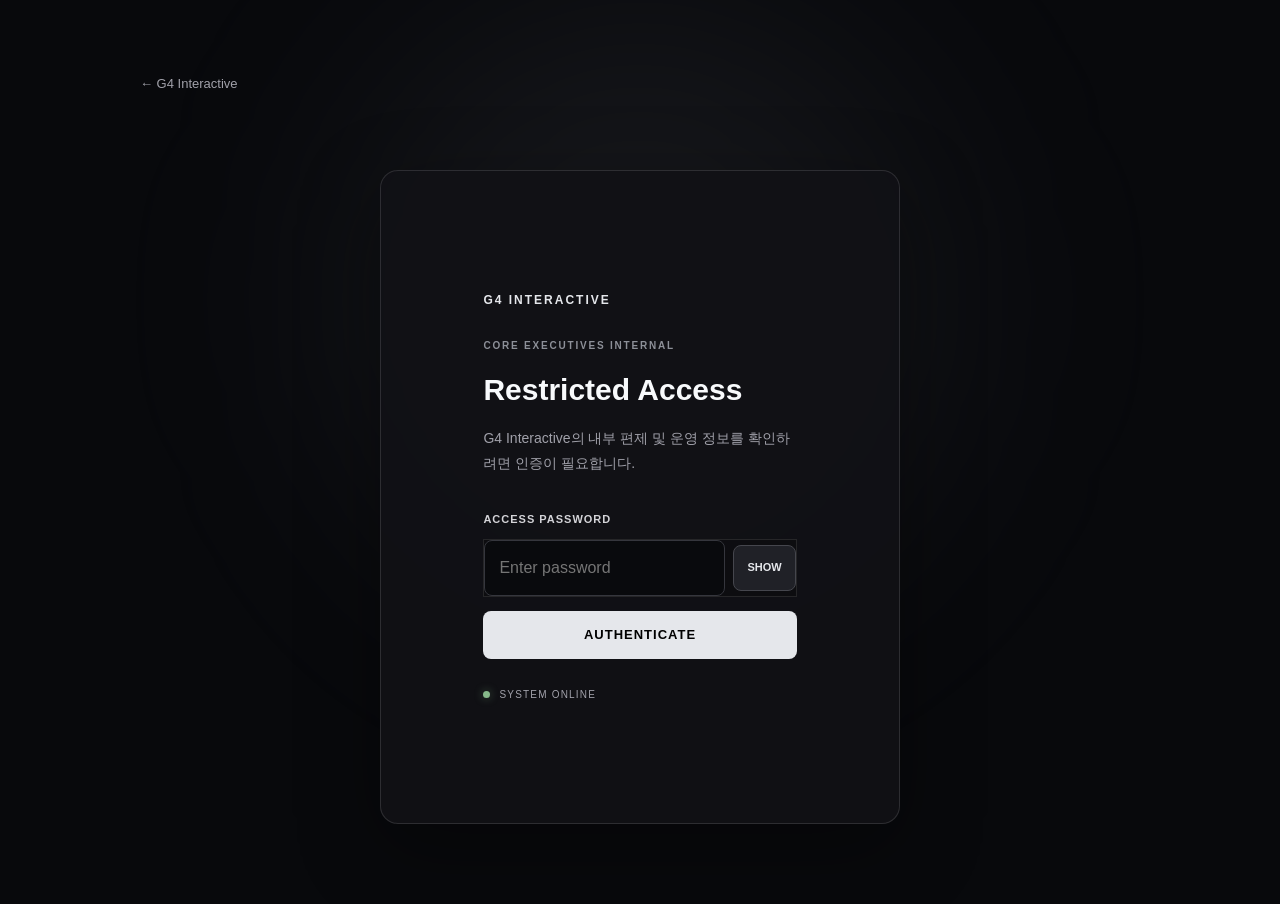
==== commit d40f785a: "Update index.html" ====
--- a/c-level/index.html
+++ b/c-level/index.html
@@ -465,7 +465,7 @@
             </div>
 
             <div class="manager-status vacant-status">
-                ASSIGNED
+                VACANT
             </div>
 
         </article>
@@ -492,7 +492,7 @@
             </div>
 
             <div class="manager-status assigned">
-                VACANT
+                ASSIGNED
             </div>
 
         </article>
@@ -519,7 +519,7 @@
             </div>
 
             <div class="manager-status assigned">
-                VACANT
+                ASSIGNED
             </div>
 
         </article>
--- a/css/clevel.css
+++ b/css/clevel.css
@@ -1,95 +1,551 @@
 /* ==================================================
-   G4 INTERACTIVE
-   C-LEVEL
+   G4 INTERACTIVE - C-LEVEL INTERNAL PAGE
+   Dark / Gray theme
 ================================================== */
 
-
-/* =========================
-   PAGE
-========================= */
+* {
+    box-sizing: border-box;
+}
 
 .clevel-page {
     min-height: 100vh;
-
+    margin: 0;
     background: #08090c;
-
     color: #f0f1f3;
-}
-
-
-/* =========================
-   BACKGROUND
-========================= */
+    font-family: Arial, "Noto Sans KR", sans-serif;
+}
 
 .clevel-background {
     position: fixed;
-
     inset: 0;
-
     z-index: 0;
-
     overflow: hidden;
-
     pointer-events: none;
 }
 
 .clevel-glow {
     position: absolute;
-
     top: 0;
     right: -180px;
-
     width: 600px;
     height: 600px;
-
     border-radius: 50%;
-
     background: rgba(209, 213, 219, 0.07);
-
     filter: blur(120px);
 }
 
-
-/* =========================
-   ACCESS
-========================= */
-
-.clevel-container {
+.clevel-container,
+.internal-container {
     position: relative;
-
     z-index: 2;
-
     width: min(1000px, calc(100% - 40px));
-
     margin: 0 auto;
-
-    padding: 110px 0 80px;
+    padding: 70px 0 80px;
+}
+
+.hidden {
+    display: none !important;
 }
 
 .clevel-back {
     display: inline-block;
-
     margin-bottom: 35px;
-
-    color: #8d9098;
-
+    color: #a1a1aa;
     font-size: 13px;
-
+    text-decoration: none;
     transition: color 0.2s ease;
 }
 
 .clevel-back:hover {
-    color: #d1d5db;
-}
-
-
-/* =========================
-   ACCESS CARD
-========================= */
-
+    color: #ffffff;
+}
+
+/* ACCESS SCREEN */
 .access-card {
     width: min(520px, 100%);
-
-    margin: 70px auto 0;
-
+    margin: 40px auto 0;
     padding: 45px;
+    border: 1px solid rgba(255,255,255,0.12);
+    border-radius: 18px;
+    background: rgba(17,18,22,0.94);
+    box-shadow: 0 24px 80px rgba(0,0,0,0.35);
+}
+
+.access-brand,
+.internal-label {
+    color: #e5e7eb;
+    font-size: 12px;
+    font-weight: 800;
+    letter-spacing: 2px;
+}
+
+.access-label {
+    margin-top: 28px;
+    color: #8d9098;
+    font-size: 10px;
+    letter-spacing: 1.8px;
+}
+
+.access-card h1 {
+    margin: 12px 0;
+    font-size: 30px;
+    color: #f8fafc;
+}
+
+.access-description {
+    color: #a1a1aa;
+    font-size: 14px;
+    line-height: 1.8;
+}
+
+#accessForm {
+    margin-top: 30px;
+}
+
+#accessForm label {
+    display: block;
+    margin-bottom: 10px;
+    color: #d4d4d8;
+    font-size: 11px;
+    letter-spacing: 1px;
+}
+
+.password-wrapper {
+    display: flex;
+    align-items: center;
+    gap: 8px;
+}
+
+.password-wrapper input {
+    min-width: 0;
+    flex: 1;
+    padding: 14px;
+    border: 1px solid #35363d;
+    border-radius: 8px;
+    outline: none;
+    background: #090a0d;
+    color: #f4f4f5;
+}
+
+.password-wrapper input:focus {
+    border-color: #a1a1aa;
+}
+
+.password-wrapper button {
+    padding: 13px;
+    border: 1px solid #45464d;
+    border-radius: 8px;
+    background: #202127;
+    color: #e5e7eb;
+    cursor: pointer;
+}
+
+.access-error {
+    display: none;
+    color: #f87171;
+    font-size: 12px;
+}
+
+.access-button {
+    width: 100%;
+    margin-top: 14px;
+    padding: 14px;
+    border: 0;
+    border-radius: 8px;
+    background: #e5e7eb;
+    color: #000000;
+    font-weight: 800;
+    letter-spacing: 1px;
+    cursor: pointer;
+    transition: background 0.2s ease;
+}
+
+.access-button:hover {
+    background: #ffffff;
+}
+
+.access-status,
+.authenticated-status {
+    display: flex;
+    align-items: center;
+    gap: 9px;
+    color: #a1a1aa;
+    font-size: 10px;
+    letter-spacing: 1.2px;
+}
+
+.access-status {
+    margin-top: 28px;
+}
+
+.status-dot {
+    width: 7px;
+    height: 7px;
+    flex: 0 0 7px;
+    border-radius: 50%;
+    background: #86b98a;
+    box-shadow: 0 0 10px rgba(134,185,138,0.45);
+}
+
+/* INTERNAL HEADER */
+.internal-header {
+    display: flex;
+    align-items: flex-end;
+    justify-content: space-between;
+    gap: 24px;
+    padding-bottom: 30px;
+    border-bottom: 1px solid rgba(255,255,255,0.12);
+}
+
+.internal-header h1 {
+    margin: 12px 0 5px;
+    color: #f8fafc;
+    font-size: clamp(32px, 5vw, 46px);
+}
+
+.internal-subtitle {
+    margin: 0;
+    color: #92949d;
+    font-size: 13px;
+}
+
+.logout-button {
+    padding: 10px 15px;
+    border: 1px solid #45464d;
+    border-radius: 7px;
+    background: #15161b;
+    color: #d4d4d8;
+    font-size: 11px;
+    letter-spacing: 1px;
+    cursor: pointer;
+}
+
+.logout-button:hover {
+    background: #24252b;
+    color: #ffffff;
+}
+
+.internal-welcome {
+    margin: 28px 0 38px;
+    padding: 24px;
+    border: 1px solid rgba(255,255,255,0.10);
+    border-radius: 12px;
+    background: rgba(255,255,255,0.025);
+}
+
+.internal-welcome h2 {
+    margin: 18px 0 8px;
+    color: #f4f4f5;
+    font-size: 21px;
+}
+
+.internal-welcome p {
+    margin: 0;
+    color: #a1a1aa;
+    font-size: 13px;
+    line-height: 1.8;
+}
+
+/* ORGANIZATION SECTION */
+.organization-section {
+    margin-top: 42px;
+}
+
+.organization-heading {
+    display: flex;
+    align-items: center;
+    justify-content: space-between;
+    gap: 18px;
+    margin-bottom: 18px;
+}
+
+.organization-heading-left {
+    display: flex;
+    align-items: center;
+    gap: 14px;
+}
+
+.organization-number {
+    display: grid;
+    width: 38px;
+    height: 38px;
+    place-items: center;
+    border: 1px solid #44464e;
+    border-radius: 9px;
+    background: #15161b;
+    color: #e5e7eb;
+    font-size: 12px;
+    font-weight: 800;
+}
+
+.organization-label {
+    color: #92949d;
+    font-size: 10px;
+    letter-spacing: 1.8px;
+}
+
+.organization-heading h2 {
+    margin: 5px 0 0;
+    color: #f4f4f5;
+    font-size: 20px;
+}
+
+.organization-count {
+    color: #8f929b;
+    font-size: 10px;
+    letter-spacing: 1px;
+    white-space: nowrap;
+}
+
+/* CORE EXECUTIVES */
+.executive-grid {
+    display: grid;
+    grid-template-columns: repeat(3, minmax(0, 1fr));
+    gap: 14px;
+}
+
+.executive-card,
+.special-card {
+    min-width: 0;
+    padding: 21px;
+    border: 1px solid rgba(255,255,255,0.12);
+    border-radius: 12px;
+    background: linear-gradient(145deg, #15161b, #0e0f13);
+    transition: border-color 0.2s ease, transform 0.2s ease;
+}
+
+.executive-card:hover,
+.special-card:hover,
+.manager-row:hover {
+    border-color: rgba(229,231,235,0.42);
+    transform: translateY(-2px);
+}
+
+.executive-primary {
+    border-color: rgba(229,231,235,0.35);
+    background: linear-gradient(145deg, #202127, #111216);
+}
+
+.executive-top {
+    display: flex;
+    align-items: center;
+    justify-content: space-between;
+    gap: 8px;
+}
+
+.executive-role,
+.special-role {
+    color: #d4d4d8;
+    font-size: 10px;
+    font-weight: 800;
+    letter-spacing: 1.2px;
+}
+
+.member-status,
+.manager-status {
+    display: inline-flex;
+    align-items: center;
+    justify-content: center;
+    padding: 6px 9px;
+    border-radius: 5px;
+    font-size: 9px;
+    font-weight: 800;
+    letter-spacing: 0.7px;
+    white-space: nowrap;
+}
+
+.assigned {
+    border: 1px solid rgba(134,185,138,0.25);
+    background: rgba(134,185,138,0.10);
+    color: #9bc99f;
+}
+
+.vacant-status,
+.manager-row.vacant .manager-status {
+    border: 1px solid rgba(239,180,120,0.25);
+    background: rgba(239,180,120,0.09);
+    color: #e7b887;
+}
+
+.executive-card h3,
+.special-card h3 {
+    margin: 20px 0 5px;
+    color: #f4f4f5;
+    font-size: 17px;
+    line-height: 1.45;
+    word-break: keep-all;
+}
+
+.executive-title,
+.special-card p {
+    margin: 0;
+    color: #92949d;
+    font-size: 11px;
+    line-height: 1.6;
+    overflow-wrap: anywhere;
+}
+
+.member-line {
+    height: 1px;
+    margin: 18px 0 13px;
+    background: rgba(255,255,255,0.10);
+}
+
+.member-label {
+    margin: 0 0 6px;
+    color: #777a84;
+    font-size: 9px;
+    letter-spacing: 1.2px;
+}
+
+.member-value {
+    margin: 0;
+    color: #d4d4d8;
+    font-size: 12px;
+}
+
+/* DEPARTMENT MANAGERS + STAFF: EACH ITEM IS A CARD */
+.manager-list {
+    display: grid;
+    grid-template-columns: repeat(2, minmax(0, 1fr));
+    gap: 12px;
+}
+
+.manager-row {
+    display: flex;
+    align-items: center;
+    gap: 15px;
+    min-width: 0;
+    min-height: 105px;
+    padding: 18px;
+    border: 1px solid rgba(255,255,255,0.12);
+    border-radius: 12px;
+    background: linear-gradient(145deg, #15161b, #0e0f13);
+    transition: border-color 0.2s ease, transform 0.2s ease;
+}
+
+.manager-number {
+    display: grid;
+    width: 36px;
+    height: 36px;
+    flex: 0 0 36px;
+    place-items: center;
+    border: 1px solid #41434b;
+    border-radius: 8px;
+    background: #202127;
+    color: #d4d4d8;
+    font-size: 11px;
+    font-weight: 800;
+}
+
+.manager-info {
+    min-width: 0;
+    flex: 1;
+}
+
+.manager-info h3 {
+    margin: 0 0 6px;
+    color: #f4f4f5;
+    font-size: 14px;
+    line-height: 1.45;
+    word-break: keep-all;
+}
+
+.manager-info p {
+    margin: 0;
+    color: #92949d;
+    font-size: 10px;
+    line-height: 1.5;
+    overflow-wrap: anywhere;
+}
+
+.manager-status {
+    flex: 0 0 auto;
+}
+
+/* SPECIAL POSITIONS */
+.special-grid {
+    display: grid;
+    grid-template-columns: repeat(3, minmax(0, 1fr));
+    gap: 14px;
+}
+
+.special-card {
+    min-height: 175px;
+}
+
+.special-card h3 {
+    margin-top: 23px;
+}
+
+.special-status {
+    display: inline-flex;
+    margin-top: 18px;
+    padding: 6px 9px;
+    border: 1px solid rgba(134,185,138,0.25);
+    border-radius: 5px;
+    background: rgba(134,185,138,0.10);
+    color: #9bc99f;
+    font-size: 9px;
+    font-weight: 800;
+    letter-spacing: 1px;
+}
+
+/* FOOTER */
+.internal-footer {
+    display: flex;
+    justify-content: space-between;
+    gap: 15px;
+    margin-top: 55px;
+    padding-top: 22px;
+    border-top: 1px solid rgba(255,255,255,0.10);
+    color: #92949d;
+    font-size: 10px;
+    letter-spacing: 1.2px;
+}
+
+/* RESPONSIVE */
+@media (max-width: 760px) {
+    .executive-grid {
+        grid-template-columns: repeat(2, minmax(0, 1fr));
+    }
+
+    .special-grid {
+        grid-template-columns: repeat(2, minmax(0, 1fr));
+    }
+
+    .internal-header {
+        align-items: flex-start;
+    }
+}
+
+@media (max-width: 520px) {
+    .clevel-container,
+    .internal-container {
+        width: min(100% - 28px, 1000px);
+        padding-top: 35px;
+    }
+
+    .access-card {
+        padding: 28px 22px;
+    }
+
+    .executive-grid,
+    .manager-list,
+    .special-grid {
+        grid-template-columns: 1fr;
+    }
+
+    .organization-heading {
+        align-items: flex-start;
+    }
+
+    .manager-row {
+        gap: 11px;
+        padding: 15px;
+    }
+
+    .internal-footer {
+        flex-direction: column;
+    }
+}
